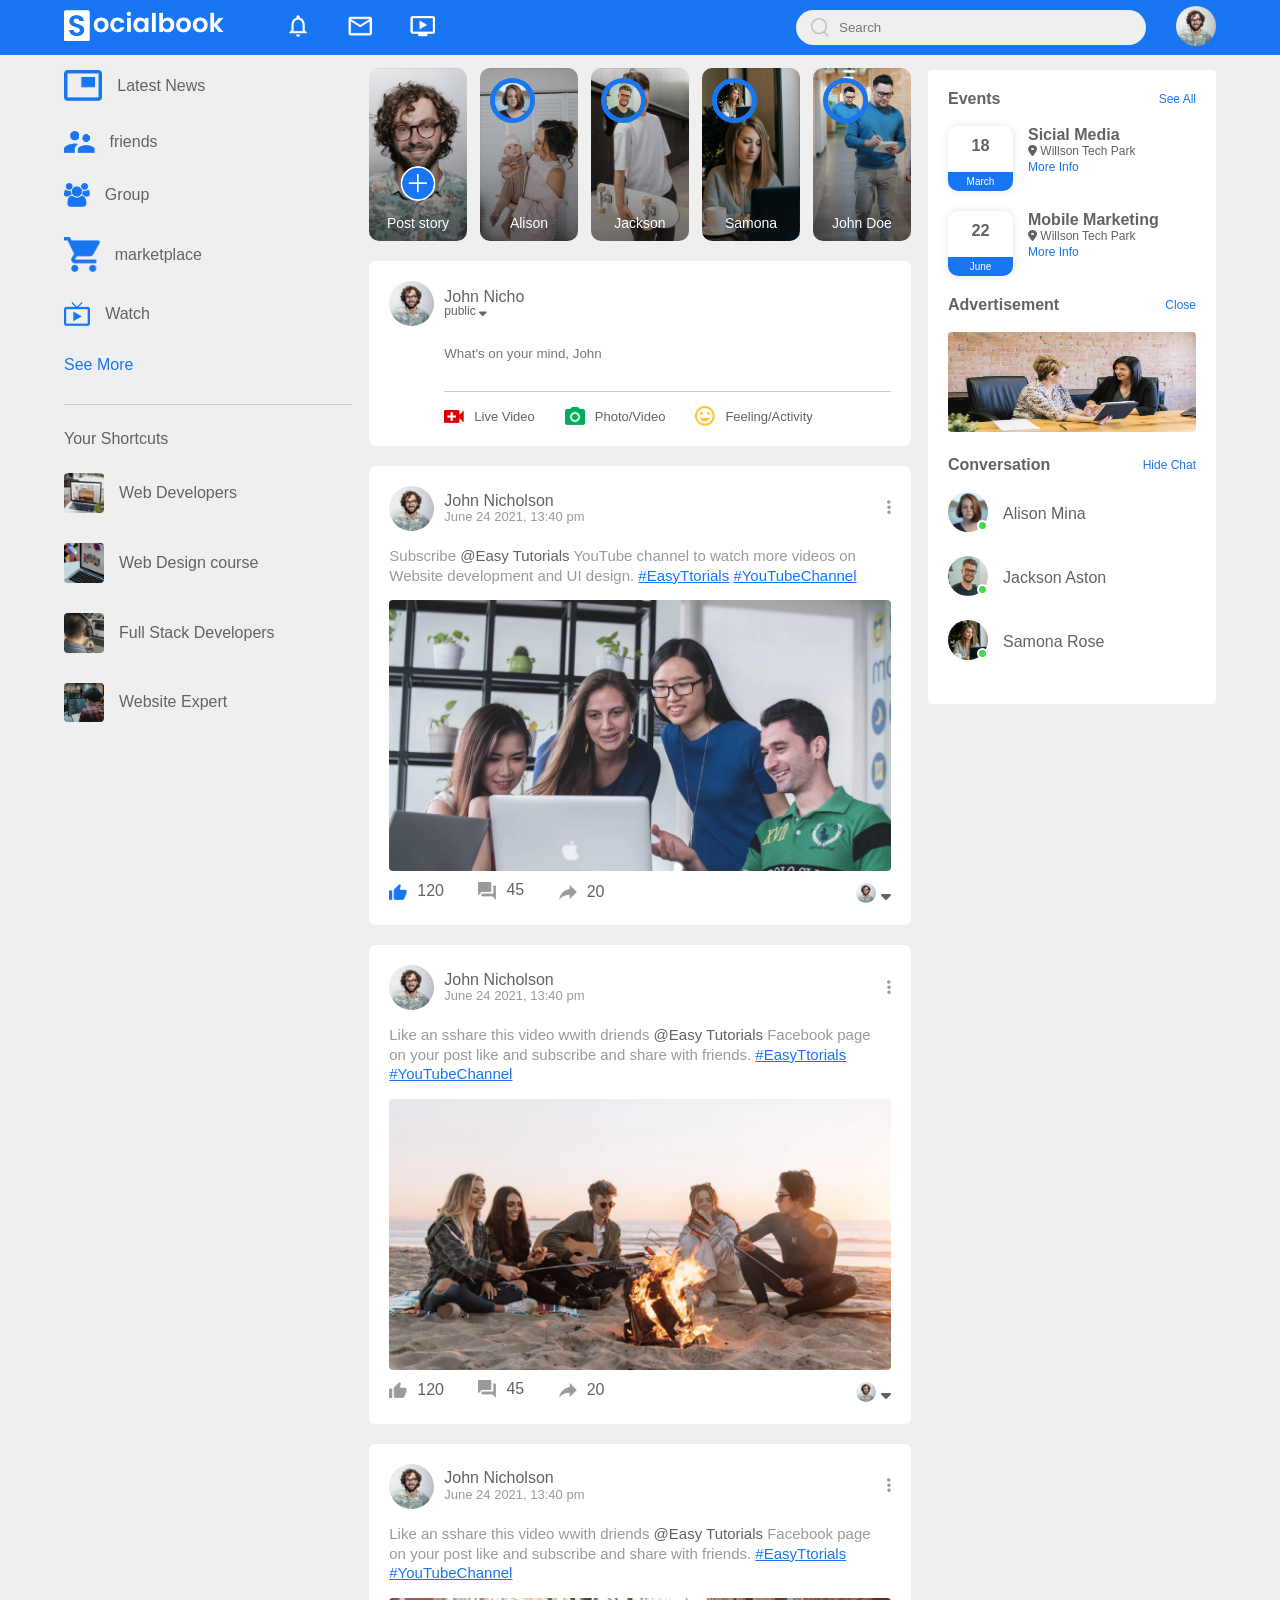
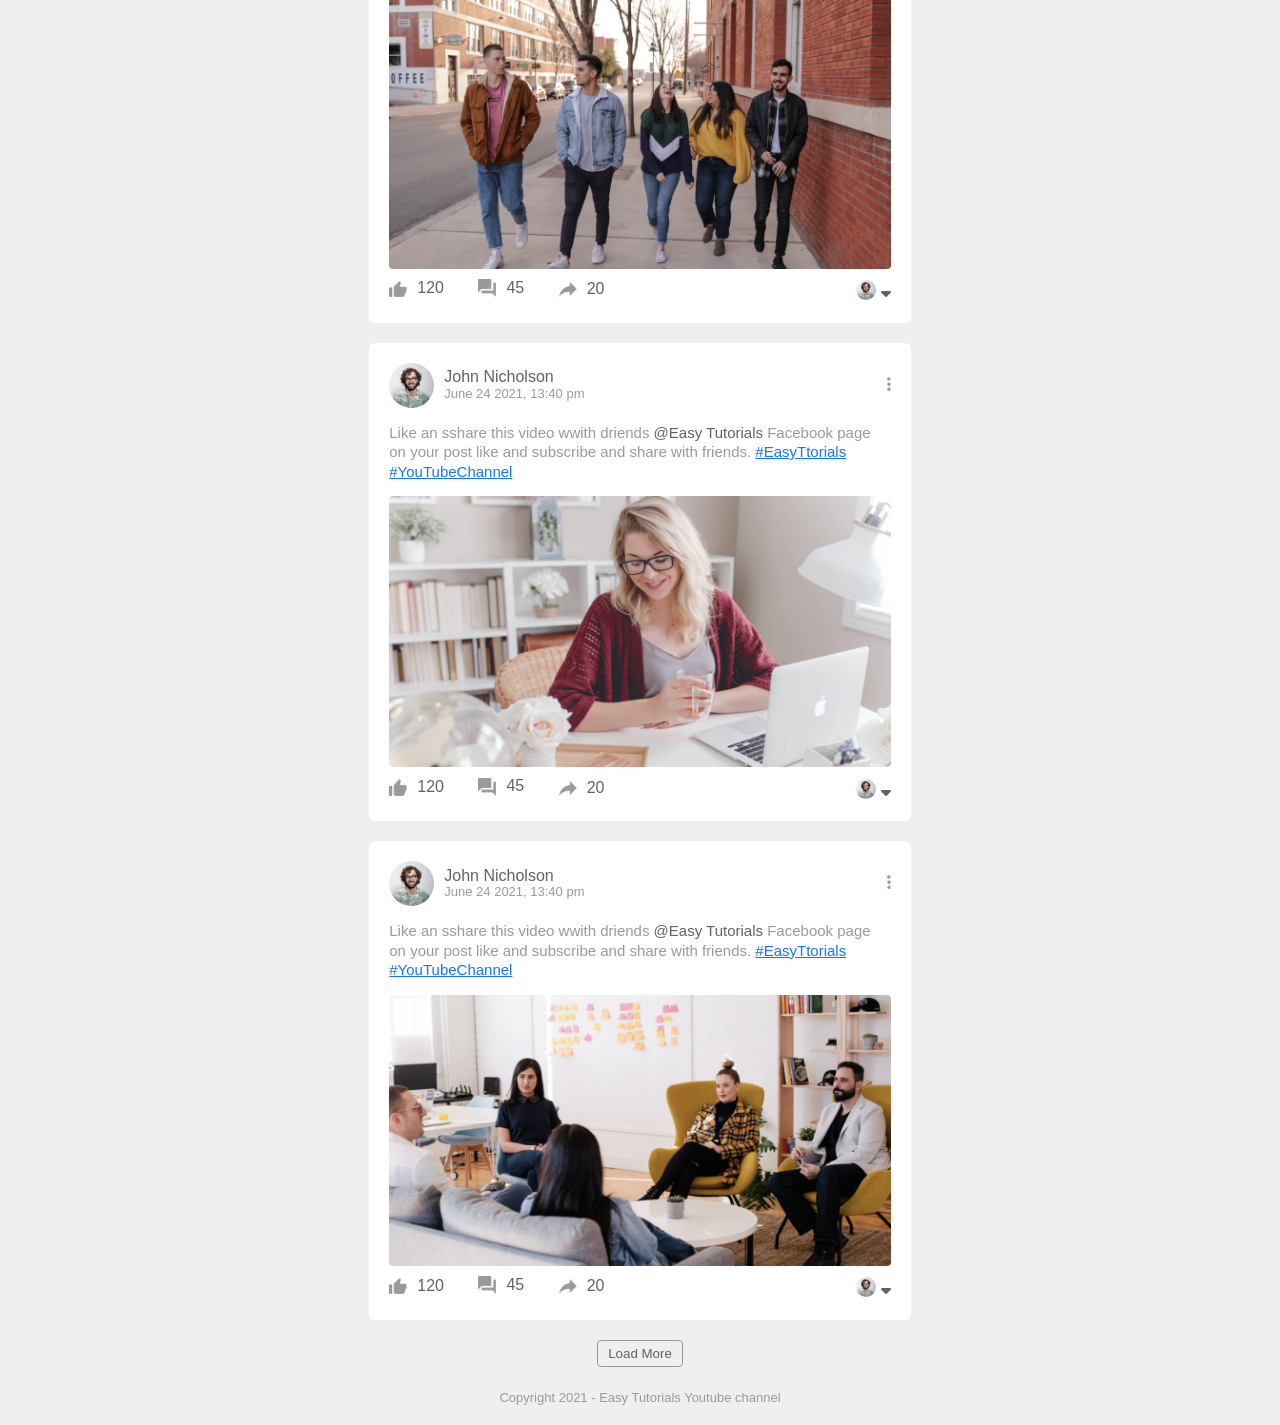
==== index.html @ 8c90ba87 "Add files via upload" ====
<!DOCTYPE html>
<html lang="en">
<head>
    <meta charset="UTF-8">
    <meta http-equiv="X-UA-Compatible" content="IE=edge">
    <meta name="viewport" content="width=device-width, initial-scale=1.0">
    <title>SocialBook - Easy Tutorials</title>
    <link rel="stylesheet" href="style.css">
    <link rel="stylesheet" href="https://cdnjs.cloudflare.com/ajax/libs/font-awesome/6.4.0/css/all.min.css" integrity="sha512-iecdLmaskl7CVkqkXNQ/ZH/XLlvWZOJyj7Yy7tcenmpD1ypASozpmT/E0iPtmFIB46ZmdtAc9eNBvH0H/ZpiBw==" crossorigin="anonymous" referrerpolicy="no-referrer" />
</head>
<body>
    <nav>
        <div class="nav-left">
            <a href="index.html">
                <img src="images/logo.png" class="logo">
            </a>
            <ul>
                <li><img src="images/notification.png"></li>
                <li><img src="images/inbox.png"></li>
                <li><img src="images/video.png"></li>
            </ul>
        </div>
        <div class="nav-right">
            <div class="search-box">
                <img src="images/search.png" >
                <input type="text" placeholder="Search">
            </div>
            <div class="nav-user-icon" onclick="settingsMenuToggle()">
                <img src="images/profile-pic.png" >
            </div>
        </div>
<!-- --------------- settings menu -------------------------  -->
        <div class="settings-menu">
            <div id="dark-btn">
                <span></span>
            </div>
            <div class="settings-menu-inner">
                <div class="user-profile">
                    <img src="images/profile-pic.png">
                    <div>
                        <p>John Nicholsan</p>
                        <a href="profile.html">See your profile</a>
                    </div>
                </div>
                <hr>
                <div class="user-profile">
                    <img src="images/feedback.png">
                    <div>
                        <p>Give Feedback</p>
                        <a href="#">Help us to improve new design</a>
                    </div>
                </div>
                <hr>

                <div class="setting-links">
                    <img src="images/setting.png" class="settings-icon"> 
                    <a href="#">Settings & Privacy <img src="images/arrow.png" width="10px"></a>
                </div>
                
                <div class="setting-links">
                    <img src="images/help.png" class="settings-icon"> 
                    <a href="#">Help and support <img src="images/arrow.png" width="10px"></a>
                </div>
                <div class="setting-links">
                    <img src="images/display.png" class="settings-icon"> 
                    <a href="#">Display and Accessibility <img src="images/arrow.png" width="10px"></a>
                </div>
                <div class="setting-links">
                    <img src="images/logout.png" class="settings-icon"> 
                    <a href="#">Logout <img src="images/arrow.png" width="10px"></a>
                </div>
            </div>
        </div>
    </nav>

    <div class="container">
        <!-- -------------- left-sidebar --------------- -->
        <div class="left-sidebar">
            <div class="imp-links">
                <a href="#"><img src="images/news.png">Latest News</a>
                <a href="#"><img src="images/friends.png">friends</a>
                <a href="#"><img src="images/group.png">Group</a>
                <a href="#"><img src="images/marketplace.png">marketplace</a>
                <a href="#"><img src="images/watch.png">Watch</a>
                <a href="#">See More</a>
            </div>
            <div class="shortcut-links">
                <p>Your Shortcuts</p>
                <a href="#"><img src="images/shortcut-1.png">Web Developers</a>
                <a href="#"><img src="images/shortcut-2.png">Web Design course</a>
                <a href="#"><img src="images/shortcut-3.png">Full Stack Developers</a>
                <a href="#"><img src="images/shortcut-4.png">Website Expert</a>
            </div>
        </div>

        <!-- -------------- main-content --------------- -->
        <div class="main-content">

            <div class="story-gallery">
                <div class="story story1">
                    <img src="images/upload.png">
                    <p>Post story</p>
                </div>
                <div class="story story2">
                    <img src="images/member-1.png">
                    <p>Alison</p>
                </div>
                <div class="story story3">
                    <img src="images/member-2.png">
                    <p>Jackson</p>
                </div>
                <div class="story story4">
                    <img src="images/member-3.png">
                    <p>Samona</p>
                </div>
                <div class="story story5">
                    <img src="images/member-4.png">
                    <p>John Doe</p>
                </div>
            </div>

            <div class="write-post-container">
                <div class="user-profile">
                    <img src="images/profile-pic.png">
                    <div>
                        <p>John Nicho</p>
                        <small>public <i class="fa-solid fa-sort-down"></i></small>
                    </div>
                </div>

                <div class="post-input-container">
                    <textarea rows="3" placeholder="What's on your mind, John"></textarea>
                    <div class="add-post-links">
                        <a href="#"><img src="images/live-video.png">Live Video</a>
                        <a href="#"><img src="images/photo.png">Photo/Video</a>
                        <a href="#"><img src="images/feeling.png">Feeling/Activity</a>
                    </div>
                </div>
            </div>

            <div class="post-container">
                <div class="post-row">
                    <div class="user-profile">
                        <img src="images/profile-pic.png">
                        <div>
                            <p>John Nicholson</p>
                            <span>June 24 2021, 13:40 pm</span>
                        </div>
                    </div>
                    <a href="#"><i class="fas fa-ellipsis-v"></i></a>
                </div>

                <p class="post-text">Subscribe <span>@Easy Tutorials</span> YouTube channel to watch more videos on
                    Website development and UI design. 
                    <a href="#">#EasyTtorials</a>
                    <a href="#">#YouTubeChannel</a>
                </p>
                <img src="images/feed-image-1.png" class="post-img">

                <div class="post-row">
                    <div class="activity-icons">
                        <div><img src="images/like-blue.png" >120</div>
                        <div><img src="images/comments.png" >45</div>
                        <div><img src="images/share.png" >20</div>
                    </div>
                    <div class="post-profile-icon">
                        <img src="images/profile-pic.png"><i class="fa-solid fa-sort-down"></i>
                    </div>
                </div>
            </div>
            <div class="post-container">
                <div class="post-row">
                    <div class="user-profile">
                        <img src="images/profile-pic.png">
                        <div>
                            <p>John Nicholson</p>
                            <span>June 24 2021, 13:40 pm</span>
                        </div>
                    </div>
                    <a href="#"><i class="fas fa-ellipsis-v"></i></a>
                </div>

                <p class="post-text">Like an sshare this video wwith driends <span>@Easy Tutorials</span> Facebook page on your post like and subscribe and share with friends. 
                    <a href="#">#EasyTtorials</a>
                    <a href="#">#YouTubeChannel</a>
                </p>
                <img src="images/feed-image-2.png" class="post-img">

                <div class="post-row">
                    <div class="activity-icons">
                        <div><img src="images/like.png" >120</div>
                        <div><img src="images/comments.png" >45</div>
                        <div><img src="images/share.png" >20</div>
                    </div>
                    <div class="post-profile-icon">
                        <img src="images/profile-pic.png"><i class="fa-solid fa-sort-down"></i>
                    </div>
                </div>
            </div>
            <div class="post-container">
                <div class="post-row">
                    <div class="user-profile">
                        <img src="images/profile-pic.png">
                        <div>
                            <p>John Nicholson</p>
                            <span>June 24 2021, 13:40 pm</span>
                        </div>
                    </div>
                    <a href="#"><i class="fas fa-ellipsis-v"></i></a>
                </div>

                <p class="post-text">Like an sshare this video wwith driends <span>@Easy Tutorials</span> Facebook page on your post like and subscribe and share with friends. 
                    <a href="#">#EasyTtorials</a>
                    <a href="#">#YouTubeChannel</a>
                </p>
                <img src="images/feed-image-3.png" class="post-img">

                <div class="post-row">
                    <div class="activity-icons">
                        <div><img src="images/like.png" >120</div>
                        <div><img src="images/comments.png" >45</div>
                        <div><img src="images/share.png" >20</div>
                    </div>
                    <div class="post-profile-icon">
                        <img src="images/profile-pic.png"><i class="fa-solid fa-sort-down"></i>
                    </div>
                </div>
            </div>
            <div class="post-container">
                <div class="post-row">
                    <div class="user-profile">
                        <img src="images/profile-pic.png">
                        <div>
                            <p>John Nicholson</p>
                            <span>June 24 2021, 13:40 pm</span>
                        </div>
                    </div>
                    <a href="#"><i class="fas fa-ellipsis-v"></i></a>
                </div>

                <p class="post-text">Like an sshare this video wwith driends <span>@Easy Tutorials</span> Facebook page on your post like and subscribe and share with friends. 
                    <a href="#">#EasyTtorials</a>
                    <a href="#">#YouTubeChannel</a>
                </p>
                <img src="images/feed-image-4.png" class="post-img">

                <div class="post-row">
                    <div class="activity-icons">
                        <div><img src="images/like.png" >120</div>
                        <div><img src="images/comments.png" >45</div>
                        <div><img src="images/share.png" >20</div>
                    </div>
                    <div class="post-profile-icon">
                        <img src="images/profile-pic.png"><i class="fa-solid fa-sort-down"></i>
                    </div>
                </div>
            </div>
            <div class="post-container">
                <div class="post-row">
                    <div class="user-profile">
                        <img src="images/profile-pic.png">
                        <div>
                            <p>John Nicholson</p>
                            <span>June 24 2021, 13:40 pm</span>
                        </div>
                    </div>
                    <a href="#"><i class="fas fa-ellipsis-v"></i></a>
                </div>

                <p class="post-text">Like an sshare this video wwith driends <span>@Easy Tutorials</span> Facebook page on your post like and subscribe and share with friends. 
                    <a href="#">#EasyTtorials</a>
                    <a href="#">#YouTubeChannel</a>
                </p>
                <img src="images/feed-image-5.png" class="post-img">

                <div class="post-row">
                    <div class="activity-icons">
                        <div><img src="images/like.png" >120</div>
                        <div><img src="images/comments.png" >45</div>
                        <div><img src="images/share.png" >20</div>
                    </div>
                    <div class="post-profile-icon">
                        <img src="images/profile-pic.png"><i class="fa-solid fa-sort-down"></i>
                    </div>
                </div>
            </div>
            <button type="button" class="load-more-btn">Load More</button>

        </div>


        <!-- -------------- right-sidebar --------------- -->
        <div class="right-sidebar">

            <div class="sidebar-title">
                <h4>Events</h4>
                <a href="#">See All</a>
            </div>

            <div class="event">
                <div class="left-event">
                    <h3>18</h3>
                    <span>March</span>
                </div>
                <div class="right-event">
                    <h4>Sicial Media</h4>
                    <p><i class="fa-solid fa-location-dot"></i> Willson Tech Park</p>
                    <a href="#">More Info</a>
                </div>
            </div>
            <div class="event">
                <div class="left-event">
                    <h3>22</h3>
                    <span>June</span>
                </div>
                <div class="right-event">
                    <h4>Mobile Marketing</h4>
                    <p><i class="fa-solid fa-location-dot"></i> Willson Tech Park</p>
                    <a href="#">More Info</a>
                </div>
            </div>
            <div class="sidebar-title">
                <h4>Advertisement</h4>
                <a href="#">Close</a>
            </div>
            <img class="sidebar-adss" src="images/advertisement.png" />

            <div class="sidebar-title">
                <h4>Conversation</h4>
                <a href="#">Hide Chat</a>
            </div>

            <div class="online-list">
                <div class="online">
                    <img src="images/member-1.png">
                </div>
                <p>Alison Mina</p>
            </div>
            <div class="online-list">
                <div class="online">
                    <img src="images/member-2.png">
                </div>
                <p>Jackson Aston</p>
            </div>
            <div class="online-list">
                <div class="online">
                    <img src="images/member-3.png">
                </div>
                <p>Samona Rose</p>
            </div>

             
        </div>

    </div>

    <div class="footer">
        <p>Copyright 2021 - Easy Tutorials Youtube channel</p>
    </div>
    <script src="script.js"></script>
</body>
</html>
---- style.css ----
*{
    margin: 0;
    padding: 0;
    font-family: 'poppins',sans-serif;
    box-sizing: border-box;
}


:root{
    --body-color:#efefef;
    --nav-color:#1876f2;
    --bg-color:#fff;
}

.dark-theme{
    --body-color:#0a0a0a;
    --nav-color:#000;
    --bg-color:#000;
}

body{
    background: var(--body-color);
    transition: background 0.3s;
}

/* body{
    background: var(--bg-color);
} */
nav{
    display: flex;
    align-items: center;
    justify-content: space-between;
    background: var(--nav-color);
    padding: 5px 5%;
    position: sticky;
    top: 0;
    z-index: 100;
}
.logo{
    width: 160px;
    margin-right: 45px;
} 

.nav-left,.nav-right{
    display: flex;
    align-items: center;

}
.nav-left ul li {
    list-style: none;
    display: inline-block;
}

.nav-left ul li img{
    width: 28px;
    margin: 0 15px;
}
.nav-user-icon img{
    width: 40px;
    border-radius: 50%;
    cursor: pointer;
}

.nav-user-icon{
    margin-left: 30px;
}
.search-box{
    background: #efefef;
    width: 350px; 
    border-radius: 20px;
    display: flex;
    align-items: center;
    padding: 0 15px;
}
.search-box img{
    width: 18px;     
}
.search-box input{
    width: 100%;
    background: transparent;
    padding: 10px;
    outline: none;
    border: 0;
}
.online{
    position: relative;
}

.online::after{
    content: '';
    width: 7px;
    height: 7px;
    border: 2px solid #fff;
    border-radius: 50%;
    background: #41db51;
    position: absolute;
    top: 0;
    right: 0;
}

.container{
    display: flex;
    justify-content: space-between;
    padding: 13px 5%;
}
.left-sidebar{
    /* background: var(--bg-color); */
    flex-basis: 25%;
    position: sticky;
    top: 70px;
    align-self: flex-start;
    /* height: 100vh; */
}
.right-sidebar{
    background: var(--bg-color);
    flex-basis: 25%;
    position: sticky;
    top: 70px;
    align-self: flex-start;
    /* height: 100vh; */
    padding: 20px;
    border-radius: 4px;
    color: #626262;
}
.main-content{
    flex-basis: 47%;
}
.imp-links a,.shortcut-links a{
    text-decoration: none;
    display: flex;
    align-items: center;
    margin-bottom: 30px;
    color:#626262;
    width: fit-content;
}

.imp-links a img{
    width: 25%;
    margin-right: 15px;
}
.imp-links a:last-child{
    color: #1876f2;
}
.imp-links{
    border-bottom: 1px solid #ccc;
}
.shortcut-links a img{
    width: 40px;
    border-radius: 4px;
    margin-right: 15px;
}
.shortcut-links p{
    margin: 25px 0;
    color: #626262;
    font-weight: 500;
}
.sidebar-title{
    display: flex;
    align-items: center;
    justify-content: space-between;
    margin-bottom: 18px;

}
.right-sidebar h4{
    font-weight: 600;
    font-size: 16px;
}
.sidebar-title a{
    text-decoration: none;
    color: #1876f2;
    font-size: 12px;
}
.event{
    display: flex;
    font-size: 14px;
    margin-bottom: 20px;
}
.left-event{
    border-radius: 10px;
    height: 65px;
    width: 65px;
    margin-right: 15px;
    padding-top: 10px;
    text-align: center;
    position: relative;
    overflow: hidden;
    box-shadow: 0 0 10px rgba(0, 0, 0, 0.1);
}

.event p{
    font-size: 12px;
}
.event a{
    font-size: 12px;
    text-decoration: none;
    color: #1876f2;
}
.left-event span{
    position: absolute;
    bottom: 0;
    left: 0;
    width: 100%;
    background: #1876f2;
    color: #fff;
    font-size: 10px;
    padding: 4px 0;

}

.sidebar-adss{
    width: 100%;
    height: 100px;
    margin-bottom: 20px;
    border-radius: 4px;

}
.online-list{
    display: flex;
    align-items: center;
    margin-bottom: 20px;
}
.online-list .online img{
    width: 40px;
    border-radius: 50%; 
}
.online-list .online{
    width: 40px;
    border-radius: 50%;
    margin-right: 15px;
}
.online-list .online::after{
    top: unset;
    bottom: 5px;
}


.story-gallery{
    display: flex;
    justify-content: space-between;
    margin-bottom: 20px;
}
.story{
    flex-basis: 18%;
    padding-top: 32%;
    position: relative;
    background-position: center;
    background-size: cover;
    border-radius: 10px;
}
.story img{
    position: absolute;
    width: 45px;
    border-radius: 50%;
    top: 10px;
    left: 10px;
    border: 5px solid #1876f2;
}
.story p{
    position: absolute;
    bottom: 10px;
    width: 100%;
    text-align: center;
    color:#fff;
    font-size: 14px;
}
.story1{
    background-image: linear-gradient(transparent,rgba(0,0,0,0.5)), url(images/status-1.png);
}
.story2{
    background-image: linear-gradient(transparent,rgba(0,0,0,0.5)), url(images/status-2.png);
}
.story3{
    background-image: linear-gradient(transparent,rgba(0,0,0,0.5)), url(images/status-3.png);
}
.story4{
    background-image: linear-gradient(transparent,rgba(0,0,0,0.5)), url(images/status-4.png);
}
.story5{
    background-image: linear-gradient(transparent,rgba(0,0,0,0.5)), url(images/status-5.png);
}
.story.story1 img{
    top: unset;
    left: 50%;
    bottom: 40px;
    transform: translateX(-50%);
    border: 0;
    width: 35px;
}

.write-post-container{
    width: 100%;
    background: var(--bg-color);
    border-radius: 6px;
    padding: 20px;
    color:#626262;

}
.user-profile{
    display: flex;
    align-items: center;

}
.user-profile img{
    width: 45px;
    border-radius: 50%;
    margin-right: 10px;

}
.user-profile p{
    margin-bottom: -5px;
    font-weight: 500;
    color:#626262;

}

.user-profile small{
    font-size: 12px;
}
.post-input-container{
     padding-left: 55px;
     padding-top: 20px;
}

.post-input-container textarea{
    width: 100%;
    border: 0;
    outline: 0;
    border-bottom: 1px solid #ccc;
    background: transparent;
    resize: none;

}
.add-post-links{
    display: flex;
    margin-top: 10px;

}

.add-post-links a{
    text-decoration: none;
    display: flex;
    align-items: center;
    color: #626262;
    margin-right: 30px;
    font-size: 13px;
}

.add-post-links a img{
    width: 20px;
    margin-right: 10px;
 }

 .post-container{
    width: 100%;
    background: var(--bg-color);
    border-radius: 6px;
    padding: 20px;
    color: #626262;
    margin: 20px 0;
}


.post-container>*{
    line-height: 1.3;
}
 .user-profile span{
    font-size: 13px;
    color: #9a9a9a;
 }
 .post-text{
    color: #9a9a9a;
    margin: 15px 0;
    font-size: 15px;
 }
 .post-text span{
    color: #626262;
    font-weight: 500;
 }
 .post-text a{
    color: #1876f2;
 }

 .post-img{
    width: 100%;
    border-radius: 4px;
    margin-bottom: 5px;
 }
 .post-row{
    display: flex;
    align-items: center;
    justify-content: space-between;
 }
 .activity-icons div img{
    width: 18px;
    margin-right: 10px; 
 }
 .activity-icons div{
    display: inline-flex;
    align-items: center;
    margin-right: 30px;
 }
 .post-profile-icon{
    display: flex;
    align-items: center;
 }
 .post-profile-icon img{
    width: 20px;
    border-radius: 50%;
    margin-right: 5px;
 }
 .post-row a{
    color:#9a9a9a;
 }

 .load-more-btn{
    display: block;
    margin: auto;
    cursor: pointer;
    padding: 5px 10px;
    border: 1px solid #9a9a9a;
    color: #626262;
    background:transparent;
    border-radius: 4px;
 }
 .footer{
    text-align: center;
    color:#9a9a9a;
    padding: 10px 0 20px;
    font-size: 13px;
 }

 .settings-menu{
    position: absolute;
    width: 90%;
    max-width: 350px;
    background: var(--bg-color);
    box-shadow: 0 0 10px rgba(0, 0, 0, 0.4);
    border-radius: 4px;
    overflow: hidden;
    top: 108%;
    right: 5%;
    max-height: 0;
    transition: max-height 0.3s;
 }
 .settings-menu-height{
    max-height: 450px;
 }
 .user-profile a{
    font: 12px;
    color:#1876f2;
    text-decoration: none;
 }

 .settings-menu-inner{
    padding: 20px;
 }
 .settings-menu hr{
    bottom: 0;
    height: 1px;
    background: #9a9a9a;
    margin: 15px 0;
 }

 .setting-links{
    display: flex;
    align-items: center;
    margin: 15px 0;

 }
 .setting-links .settings-icon{
    width: 38px;
    margin-right: 10px;
    border-radius: 50%;

 }
 .setting-links a{
    display: flex;
    flex: 1;
    align-items: center;
    justify-content: space-between;
    text-decoration: none;
    color: #626262;
 }

 #dark-btn{
    position: absolute;
    top: 20px;
    right: 20px;
    background: #ccc;
    width: 45px;
    border-radius: 15px;
    padding: 2px 3px;
    cursor: pointer;
    display: flex;
    transition: padding-left 0.5s, background 0.5s;
 }
 #dark-btn span{
    width: 18px;
    height: 18px;
    background: #fff;
    border-radius: 50%;
    display: inline-block;
 }
 #dark-btn.dark-btn-on{
    padding-left: 23px;
    background: #0a0a0a;

 }

 /* -------- profile page ------------- */

 .profile-container{
    padding: 20px 15%;
    color: #626262;;
 }

 .cover-img{
    width: 100%;
    border-radius: 6px;
    margin-bottom: 14px;
 }

 .profil-details{
    background: var(--bg-color);
    padding: 20px;
    border-radius: 4px;
    display: flex;
    align-items: flex-start;
    justify-content: space-between;
 }
 .pd-row{
    display: flex;
    flex: flex-start;
 }
 .pd-image{
    width: 100px;
    margin-right: 20px;
    border-radius: 6px;
 }
 .pd-row div h3{
    font-size: 25px;
    font-weight: 600;
 }
 .pd-row div p{
    font-size: 13px;
 }
 
 .pd-row div img{
    width: 25px;
    border-radius: 50%;
    margin-top: 12px;
 }
 .pd-right button{
    background: #1876f2;
    border: 0;
    outline: 0;
    padding: 6px 10px;
    display: inline-flex;
    align-items: center;
    color:#fff;
    border-radius: 3px;
    cursor: pointer;
 }
 .pd-right button img{
    height: 15px;
    margin-right: 10px;
 }
 .pd-right button:first-child{
    background: #e4e6eb;
    color: #000;
 }

 .pd-right{
    text-align: right;
 }
 .pd-right a{
    background: #e4e6eb;
    border-radius: 3px;
    padding: 12px;
    display: inline-flex;
    margin-top: 30px;
 }
 .pd-right a img{
    width: 20px;
 }
 .profile-info{
    display: flex;
    align-self: 20px;
    justify-content: space-between;
    margin-top: 20px;

 }
 .info-col{
    flex-basis: 33%;
 }
 .post-col{
    flex-basis: 65%;
 }
 .profile-intro{
    background: var(--bg-color);
    padding: 20px;
    margin-bottom: 20px;
    border-radius: 4px;
 }

 .profile-intro h3{
    font-weight: 600;
}
.intro-text{
    text-align: center;
    margin: 10px 0;
    font-size: 15px;
}

.intro-text img{
    width: 15px;
    margin-bottom: -3px;
}
.profile-intro hr{
    border: 0;
    height: 1px;
    background: #ccc;
    margin: 24px 0;
}
.profile-intro ul li{
    list-style: none;
    font-size: 15px;
    margin: 15px 0;
    display: flex;
    align-items: center;
}
.profile-intro ul li img{
    width: 26px;
    margin-right: 10px;
}
.title-box{
    display: flex;
    align-items: center;
    justify-content: space-between;
}
.title-box a{
    text-decoration: none;
    color: #1875f2;
    font-size: 14px;
}
.photo-box{
    display: grid;
    grid-template-columns: repeat(3,auto);
    grid-gap:10px;
    margin-top: 15px;
}
.photo-box div img{
    width: 100%;
    cursor: pointer;
}

.profile-intro p{
    font-size: 14px;
}
.friends-box{
    display: grid;
    grid-template-columns: repeat(3,auto);
    grid-gap: 10px;
    margin-top: 15px;
}
.friends-box div img{
    width: 100%;
    cursor: pointer;
    padding-bottom: 20px;
}
.friends-box div{
    position: relative;

}
.friends-box p{
    position: absolute;
    bottom: 0;
    left: 0;
}

/* ------------- media query for home page --------------- */

@media (max-width:900px){
    .right-sidebar{
        display: none;
    }
    .left-sidebar{
        display: none;
    }
    nav{
        flex-wrap: wrap;

    }
    .search-box{
        display: none;
    }
    .logo{
        width: 110px;
        margin-right: 20px;
    }
    .nav-left ul li img{
        width: 20px;
        margin: 8px;
    }
    .nav-user-icon img{
        width: 30px;
    }
    .nav-user-icon{
        margin-left: 0;
    }
    .add-post-links{
        flex-wrap: wrap;
    }
    .main-content{
        flex-basis: 100%;

    }
    .story img{
        width: 30px;
        border-width: 3px;
    }
    .story p{
        font-size: 10px;
    }
    .story.story1 img{
        width: 25px;
        bottom: 30px;
    }
    .add-post-links a{
       margin-right: 12px;
       font-size: 9px; 
    }
    .add-post-links a img{
        width: 16px;
        margin-right: 5px;
    }

    .post-input-container{
        padding-left: 0;
    }
}

/* -------------------- media query for profile page ------------------- */

@media (max-width:900px){
    .profile-container{
        padding: 20px 5%;
    }
    .profil-details{
        flex-wrap: wrap;
    }
    .pd-right{
        text-align-last: left;
        margin-top: 15px;
    }
    .pd-right button{
        margin-left: 0;
        margin-right: 10px;
    }
    .pd-row div h3{
        font-size: 16px;
    }
    .profile-info{
        flex-wrap: wrap;
    }
    .info-col,.post-col{
        flex-basis: 100%;
    }
}
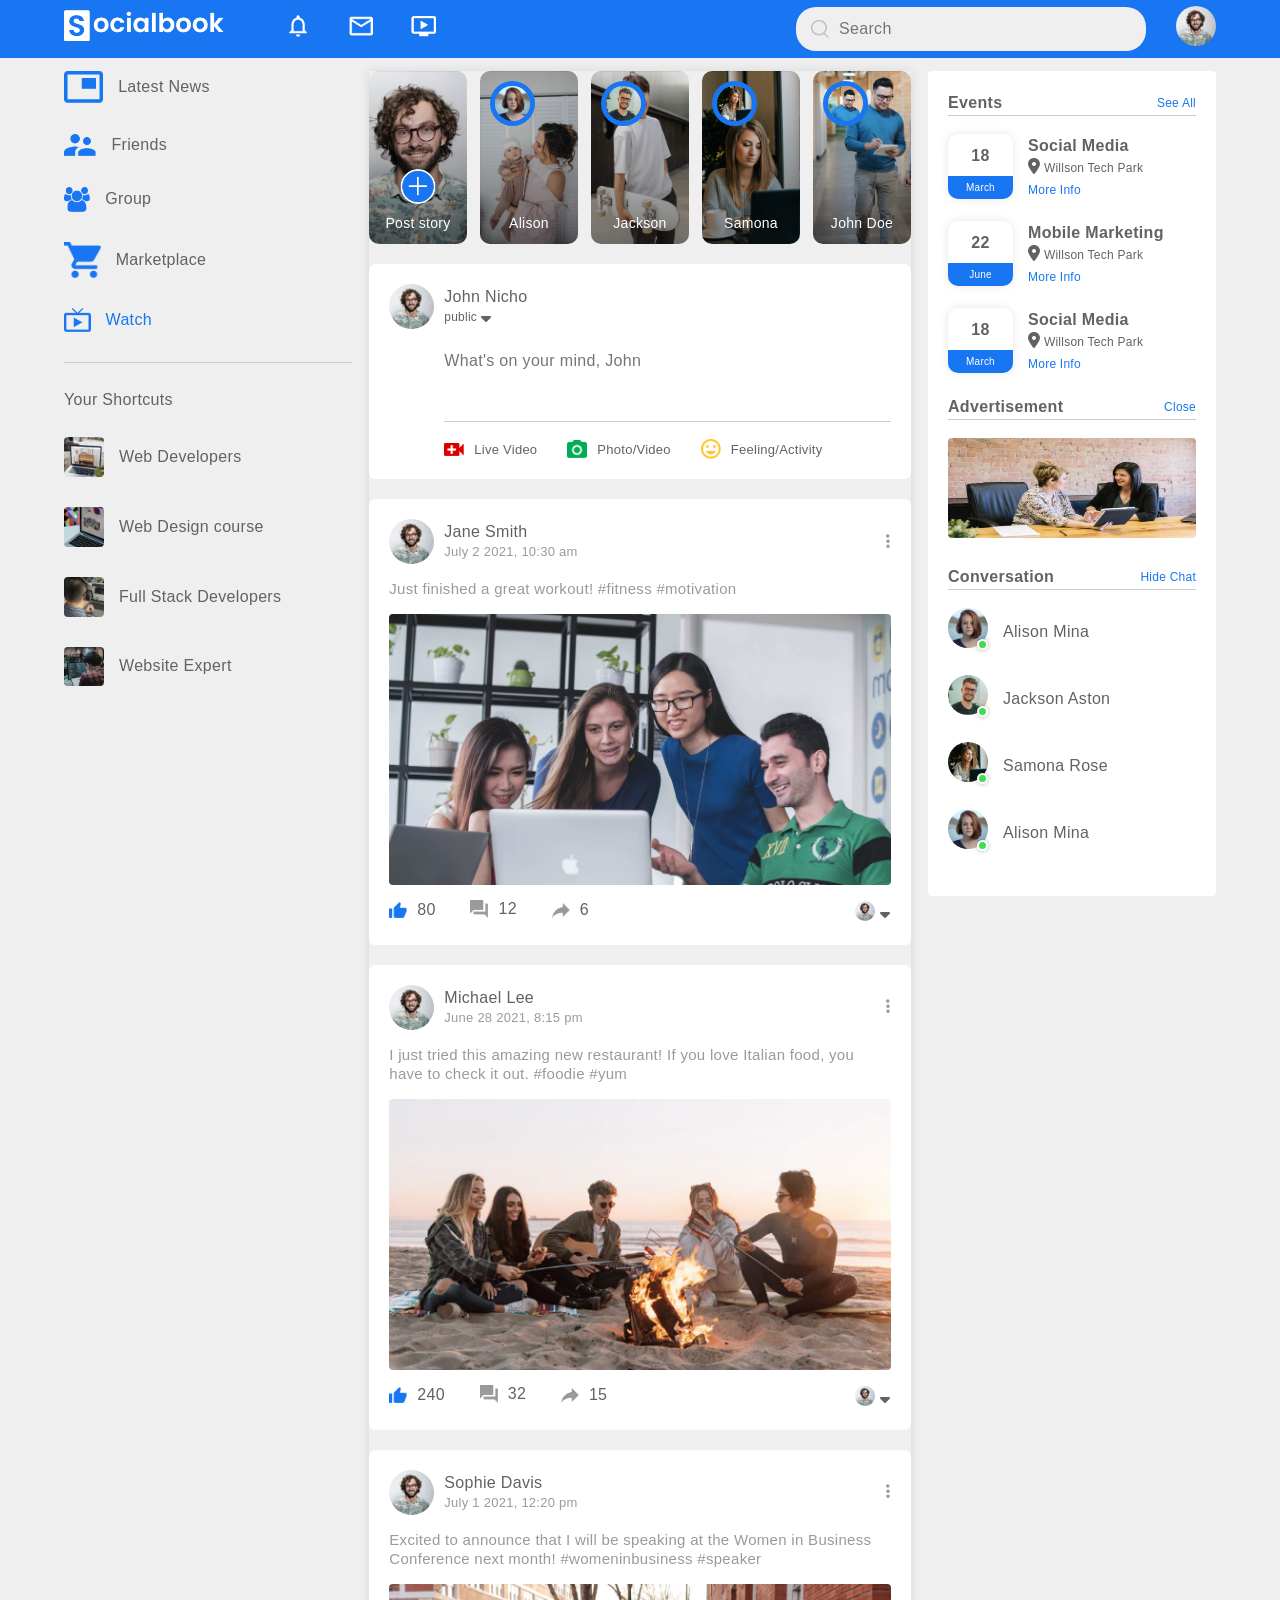
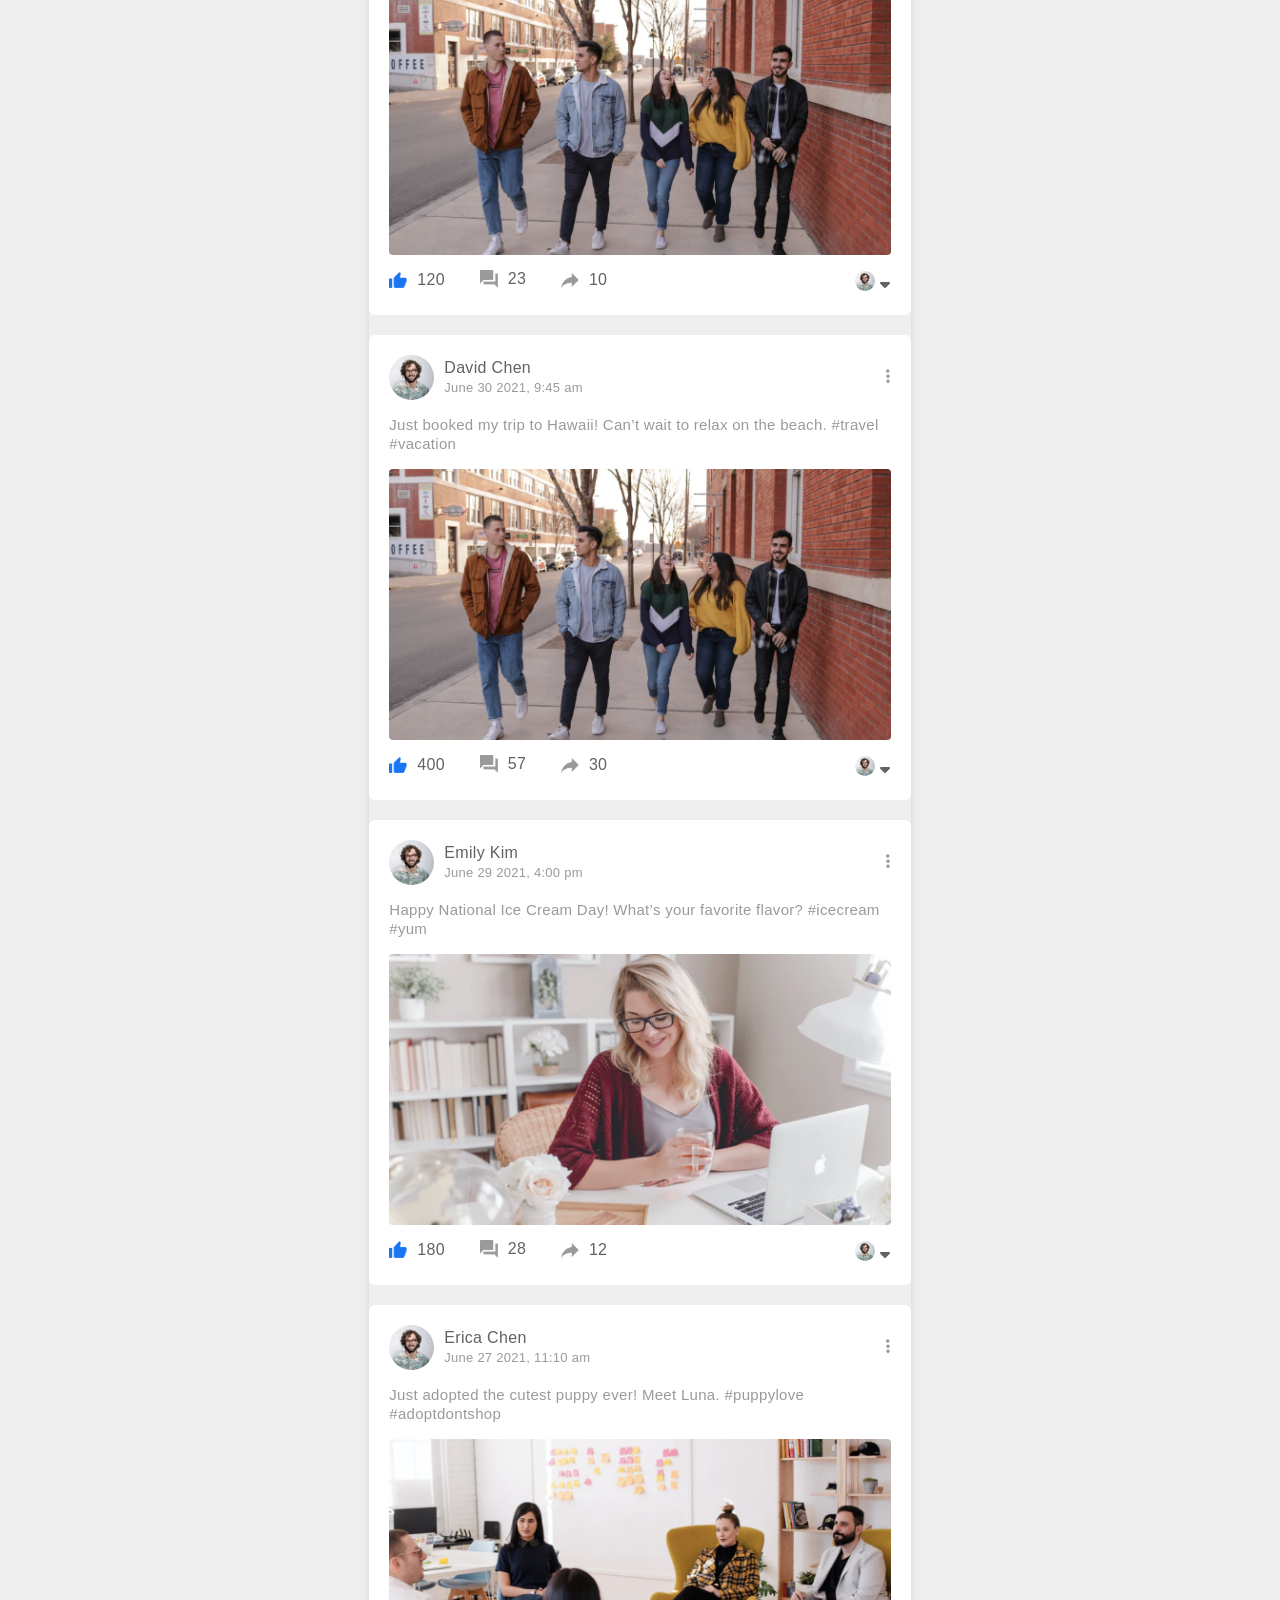
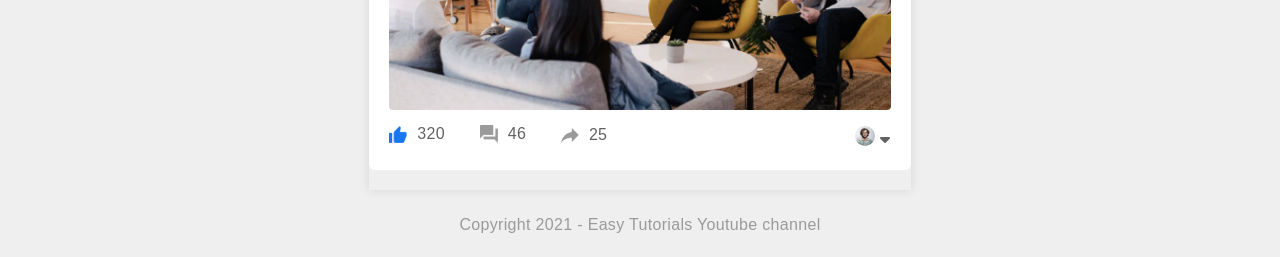
==== commit 0ec1e3fe: "Add files via upload" ====
--- a/index.html
+++ b/index.html
@@ -76,6 +76,19 @@
     <div class="container">
         <!-- -------------- left-sidebar --------------- -->
         <div class="left-sidebar">
+            <div class="imp-links" id="imp-links">
+              <!-- generated links will be added here -->
+            </div>
+            <div class="shortcut-links">
+              <p>Your Shortcuts</p>
+              <a href="#"><img src="images/shortcut-1.png">Web Developers</a>
+              <a href="#"><img src="images/shortcut-2.png">Web Design course</a>
+              <a href="#"><img src="images/shortcut-3.png">Full Stack Developers</a>
+              <a href="#"><img src="images/shortcut-4.png">Website Expert</a>
+            </div>
+          </div>
+          
+        <!-- <div class="left-sidebar">
             <div class="imp-links">
                 <a href="#"><img src="images/news.png">Latest News</a>
                 <a href="#"><img src="images/friends.png">friends</a>
@@ -91,12 +104,14 @@
                 <a href="#"><img src="images/shortcut-3.png">Full Stack Developers</a>
                 <a href="#"><img src="images/shortcut-4.png">Website Expert</a>
             </div>
-        </div>
+        </div> -->
 
         <!-- -------------- main-content --------------- -->
         <div class="main-content">
-
-            <div class="story-gallery">
+            <div id="story-gallery" class="story-gallery">
+            </div>
+            
+            <!-- <div id="story-gallery" class="story-gallery">
                 <div class="story story1">
                     <img src="images/upload.png">
                     <p>Post story</p>
@@ -117,7 +132,7 @@
                     <img src="images/member-4.png">
                     <p>John Doe</p>
                 </div>
-            </div>
+            </div> -->
 
             <div class="write-post-container">
                 <div class="user-profile">
@@ -137,160 +152,183 @@
                     </div>
                 </div>
             </div>
-
-            <div class="post-container">
-                <div class="post-row">
-                    <div class="user-profile">
-                        <img src="images/profile-pic.png">
-                        <div>
-                            <p>John Nicholson</p>
-                            <span>June 24 2021, 13:40 pm</span>
-                        </div>
-                    </div>
-                    <a href="#"><i class="fas fa-ellipsis-v"></i></a>
-                </div>
-
-                <p class="post-text">Subscribe <span>@Easy Tutorials</span> YouTube channel to watch more videos on
-                    Website development and UI design. 
-                    <a href="#">#EasyTtorials</a>
-                    <a href="#">#YouTubeChannel</a>
-                </p>
-                <img src="images/feed-image-1.png" class="post-img">
-
-                <div class="post-row">
-                    <div class="activity-icons">
-                        <div><img src="images/like-blue.png" >120</div>
-                        <div><img src="images/comments.png" >45</div>
-                        <div><img src="images/share.png" >20</div>
-                    </div>
-                    <div class="post-profile-icon">
-                        <img src="images/profile-pic.png"><i class="fa-solid fa-sort-down"></i>
-                    </div>
-                </div>
-            </div>
-            <div class="post-container">
-                <div class="post-row">
-                    <div class="user-profile">
-                        <img src="images/profile-pic.png">
-                        <div>
-                            <p>John Nicholson</p>
-                            <span>June 24 2021, 13:40 pm</span>
-                        </div>
-                    </div>
-                    <a href="#"><i class="fas fa-ellipsis-v"></i></a>
-                </div>
-
-                <p class="post-text">Like an sshare this video wwith driends <span>@Easy Tutorials</span> Facebook page on your post like and subscribe and share with friends. 
-                    <a href="#">#EasyTtorials</a>
-                    <a href="#">#YouTubeChannel</a>
-                </p>
-                <img src="images/feed-image-2.png" class="post-img">
-
-                <div class="post-row">
-                    <div class="activity-icons">
-                        <div><img src="images/like.png" >120</div>
-                        <div><img src="images/comments.png" >45</div>
-                        <div><img src="images/share.png" >20</div>
-                    </div>
-                    <div class="post-profile-icon">
-                        <img src="images/profile-pic.png"><i class="fa-solid fa-sort-down"></i>
-                    </div>
-                </div>
-            </div>
-            <div class="post-container">
-                <div class="post-row">
-                    <div class="user-profile">
-                        <img src="images/profile-pic.png">
-                        <div>
-                            <p>John Nicholson</p>
-                            <span>June 24 2021, 13:40 pm</span>
-                        </div>
-                    </div>
-                    <a href="#"><i class="fas fa-ellipsis-v"></i></a>
-                </div>
-
-                <p class="post-text">Like an sshare this video wwith driends <span>@Easy Tutorials</span> Facebook page on your post like and subscribe and share with friends. 
-                    <a href="#">#EasyTtorials</a>
-                    <a href="#">#YouTubeChannel</a>
-                </p>
-                <img src="images/feed-image-3.png" class="post-img">
-
-                <div class="post-row">
-                    <div class="activity-icons">
-                        <div><img src="images/like.png" >120</div>
-                        <div><img src="images/comments.png" >45</div>
-                        <div><img src="images/share.png" >20</div>
-                    </div>
-                    <div class="post-profile-icon">
-                        <img src="images/profile-pic.png"><i class="fa-solid fa-sort-down"></i>
-                    </div>
-                </div>
-            </div>
-            <div class="post-container">
-                <div class="post-row">
-                    <div class="user-profile">
-                        <img src="images/profile-pic.png">
-                        <div>
-                            <p>John Nicholson</p>
-                            <span>June 24 2021, 13:40 pm</span>
-                        </div>
-                    </div>
-                    <a href="#"><i class="fas fa-ellipsis-v"></i></a>
-                </div>
-
-                <p class="post-text">Like an sshare this video wwith driends <span>@Easy Tutorials</span> Facebook page on your post like and subscribe and share with friends. 
-                    <a href="#">#EasyTtorials</a>
-                    <a href="#">#YouTubeChannel</a>
-                </p>
-                <img src="images/feed-image-4.png" class="post-img">
-
-                <div class="post-row">
-                    <div class="activity-icons">
-                        <div><img src="images/like.png" >120</div>
-                        <div><img src="images/comments.png" >45</div>
-                        <div><img src="images/share.png" >20</div>
-                    </div>
-                    <div class="post-profile-icon">
-                        <img src="images/profile-pic.png"><i class="fa-solid fa-sort-down"></i>
-                    </div>
-                </div>
-            </div>
-            <div class="post-container">
-                <div class="post-row">
-                    <div class="user-profile">
-                        <img src="images/profile-pic.png">
-                        <div>
-                            <p>John Nicholson</p>
-                            <span>June 24 2021, 13:40 pm</span>
-                        </div>
-                    </div>
-                    <a href="#"><i class="fas fa-ellipsis-v"></i></a>
-                </div>
-
-                <p class="post-text">Like an sshare this video wwith driends <span>@Easy Tutorials</span> Facebook page on your post like and subscribe and share with friends. 
-                    <a href="#">#EasyTtorials</a>
-                    <a href="#">#YouTubeChannel</a>
-                </p>
-                <img src="images/feed-image-5.png" class="post-img">
-
-                <div class="post-row">
-                    <div class="activity-icons">
-                        <div><img src="images/like.png" >120</div>
-                        <div><img src="images/comments.png" >45</div>
-                        <div><img src="images/share.png" >20</div>
-                    </div>
-                    <div class="post-profile-icon">
-                        <img src="images/profile-pic.png"><i class="fa-solid fa-sort-down"></i>
-                    </div>
-                </div>
-            </div>
-            <button type="button" class="load-more-btn">Load More</button>
-
+            <div id="allpost"></div>
+            <!-- <div id="allpost">
+                <div class="post-container">
+                    <div class="post-row">
+                        <div class="user-profile">
+                            <img src="images/profile-pic.png">
+                            <div>
+                                <p>John Nicholson</p>
+                                <span>June 24 2021, 13:40 pm</span>
+                            </div>
+                        </div>
+                        <a href="#"><i class="fas fa-ellipsis-v"></i></a>
+                    </div>
+    
+                    <p class="post-text">Subscribe <span>@Easy Tutorials</span> YouTube channel to watch more videos on
+                        Website development and UI design. 
+                        <a href="#">#EasyTtorials</a>
+                        <a href="#">#YouTubeChannel</a>
+                    </p>
+                    <img src="images/feed-image-1.png" class="post-img">
+    
+                    <div class="post-row">
+                        <div class="activity-icons">
+                            <div><img src="images/like-blue.png" >120</div>
+                            <div><img src="images/comments.png" >45</div>
+                            <div><img src="images/share.png" >20</div>
+                        </div>
+                        <div class="post-profile-icon">
+                            <img src="images/profile-pic.png"><i class="fa-solid fa-sort-down"></i>
+                        </div>
+                    </div>
+                </div>
+                <div class="post-container">
+                    <div class="post-row">
+                        <div class="user-profile">
+                            <img src="images/profile-pic.png">
+                            <div>
+                                <p>John Nicholson</p>
+                                <span>June 24 2021, 13:40 pm</span>
+                            </div>
+                        </div>
+                        <a href="#"><i class="fas fa-ellipsis-v"></i></a>
+                    </div>
+    
+                    <p class="post-text">Like an sshare this video wwith driends <span>@Easy Tutorials</span> Facebook page on your post like and subscribe and share with friends. 
+                        <a href="#">#EasyTtorials</a>
+                        <a href="#">#YouTubeChannel</a>
+                    </p>
+                    <img src="images/feed-image-2.png" class="post-img">
+    
+                    <div class="post-row">
+                        <div class="activity-icons">
+                            <div><img src="images/like.png" >120</div>
+                            <div><img src="images/comments.png" >45</div>
+                            <div><img src="images/share.png" >20</div>
+                        </div>
+                        <div class="post-profile-icon">
+                            <img src="images/profile-pic.png"><i class="fa-solid fa-sort-down"></i>
+                        </div>
+                    </div>
+                </div>
+                <div class="post-container">
+                    <div class="post-row">
+                        <div class="user-profile">
+                            <img src="images/profile-pic.png">
+                            <div>
+                                <p>John Nicholson</p>
+                                <span>June 24 2021, 13:40 pm</span>
+                            </div>
+                        </div>
+                        <a href="#"><i class="fas fa-ellipsis-v"></i></a>
+                    </div>
+    
+                    <p class="post-text">Like an sshare this video wwith driends <span>@Easy Tutorials</span> Facebook page on your post like and subscribe and share with friends. 
+                        <a href="#">#EasyTtorials</a>
+                        <a href="#">#YouTubeChannel</a>
+                    </p>
+                    <img src="images/feed-image-3.png" class="post-img">
+    
+                    <div class="post-row">
+                        <div class="activity-icons">
+                            <div><img src="images/like.png" >120</div>
+                            <div><img src="images/comments.png" >45</div>
+                            <div><img src="images/share.png" >20</div>
+                        </div>
+                        <div class="post-profile-icon">
+                            <img src="images/profile-pic.png"><i class="fa-solid fa-sort-down"></i>
+                        </div>
+                    </div>
+                </div>
+                <div class="post-container">
+                    <div class="post-row">
+                        <div class="user-profile">
+                            <img src="images/profile-pic.png">
+                            <div>
+                                <p>John Nicholson</p>
+                                <span>June 24 2021, 13:40 pm</span>
+                            </div>
+                        </div>
+                        <a href="#"><i class="fas fa-ellipsis-v"></i></a>
+                    </div>
+    
+                    <p class="post-text">Like an sshare this video wwith driends <span>@Easy Tutorials</span> Facebook page on your post like and subscribe and share with friends. 
+                        <a href="#">#EasyTtorials</a>
+                        <a href="#">#YouTubeChannel</a>
+                    </p>
+                    <img src="images/feed-image-4.png" class="post-img">
+    
+                    <div class="post-row">
+                        <div class="activity-icons">
+                            <div><img src="images/like.png" >120</div>
+                            <div><img src="images/comments.png" >45</div>
+                            <div><img src="images/share.png" >20</div>
+                        </div>
+                        <div class="post-profile-icon">
+                            <img src="images/profile-pic.png"><i class="fa-solid fa-sort-down"></i>
+                        </div>
+                    </div>
+                </div>
+                <div class="post-container">
+                    <div class="post-row">
+                        <div class="user-profile">
+                            <img src="images/profile-pic.png">
+                            <div>
+                                <p>John Nicholson</p>
+                                <span>June 24 2021, 13:40 pm</span>
+                            </div>
+                        </div>
+                        <a href="#"><i class="fas fa-ellipsis-v"></i></a>
+                    </div>
+    
+                    <p class="post-text">Like an sshare this video wwith driends <span>@Easy Tutorials</span> Facebook page on your post like and subscribe and share with friends. 
+                        <a href="#">#EasyTtorials</a>
+                        <a href="#">#YouTubeChannel</a>
+                    </p>
+                    <img src="images/feed-image-5.png" class="post-img">
+    
+                    <div class="post-row">
+                        <div class="activity-icons">
+                            <div><img src="images/like.png" >120</div>
+                            <div><img src="images/comments.png" >45</div>
+                            <div><img src="images/share.png" >20</div>
+                        </div>
+                        <div class="post-profile-icon">
+                            <img src="images/profile-pic.png"><i class="fa-solid fa-sort-down"></i>
+                        </div>
+                    </div>
+                </div>
+                <button type="button" class="load-more-btn">Load More</button>
+            </div> -->
         </div>
 
 
         <!-- -------------- right-sidebar --------------- -->
         <div class="right-sidebar">
+            <div class="sidebar-title">
+                <h4>Events</h4>
+                <a href="#">See All</a>
+            </div>
+        
+            <div id="events-container"></div>
+        
+            <div class="sidebar-title">
+                <h4>Advertisement</h4>
+                <a href="#">Close</a>
+            </div>
+            <img class="sidebar-adss" src="images/advertisement.png" />
+        
+            <div class="sidebar-title">
+                <h4>Conversation</h4>
+                <a href="#">Hide Chat</a>
+            </div>
+        
+            <div id="online-list-container"></div>
+        </div>
+        
+        <!-- <div class="right-sidebar">
 
             <div class="sidebar-title">
                 <h4>Events</h4>
@@ -350,7 +388,7 @@
             </div>
 
              
-        </div>
+        </div> -->
 
     </div>
 
--- a/style.css
+++ b/style.css
@@ -1,9 +1,16 @@
-*{
+
+* {
     margin: 0;
     padding: 0;
-    font-family: 'poppins',sans-serif;
+    font-family: 'Poppins', sans-serif;
     box-sizing: border-box;
-}
+    font-size: 16px;
+    line-height: 1.5;
+    letter-spacing: 0.02em;
+}
+
+/* The rest of your code follows */
+
 
 
 :root{
@@ -23,9 +30,6 @@
     transition: background 0.3s;
 }
 
-/* body{
-    background: var(--bg-color);
-} */
 nav{
     display: flex;
     align-items: center;
@@ -680,7 +684,7 @@
 
 /* ------------- media query for home page --------------- */
 
-@media (max-width:900px){
+@media (max-width:1080px){
     .right-sidebar{
         display: none;
     }
@@ -742,7 +746,7 @@
 
 /* -------------------- media query for profile page ------------------- */
 
-@media (max-width:900px){
+@media (max-width:1080px){
     .profile-container{
         padding: 20px 5%;
     }
@@ -767,3 +771,64 @@
         flex-basis: 100%;
     }
 }
+
+
+
+
+
+
+
+
+
+
+
+
+
+
+
+
+
+
+
+
+
+
+
+
+
+
+a:hover {
+    color: #1876f2;
+}
+.main-content {
+    box-shadow: 0 0 10px rgba(0, 0, 0, 0.1);
+}
+/* .search-box input {
+    border: 1px solid #ccc;
+    transition: border-color 0.3s;
+} */
+
+.search-box input:focus {
+    border-color: #1876f2;
+}
+.online::after {
+    box-shadow: 0 0 5px rgba(0, 0, 0, 0.3);
+}
+.event:hover {
+    background: #f2f2f2;
+}
+.shortcut-links a:hover {
+    background: #f2f2f2;
+}
+.sidebar-adss:hover {
+    box-shadow: 0 0 10px rgba(0, 0, 0, 0.3);
+}
+.sidebar-adss:hover {
+    box-shadow: 0 0 10px rgba(0, 0, 0, 0.3);
+}
+.sidebar-title {
+    border-bottom: 1px solid #ccc;
+}
+.sidebar-title a:hover {
+    text-decoration: underline;
+}
